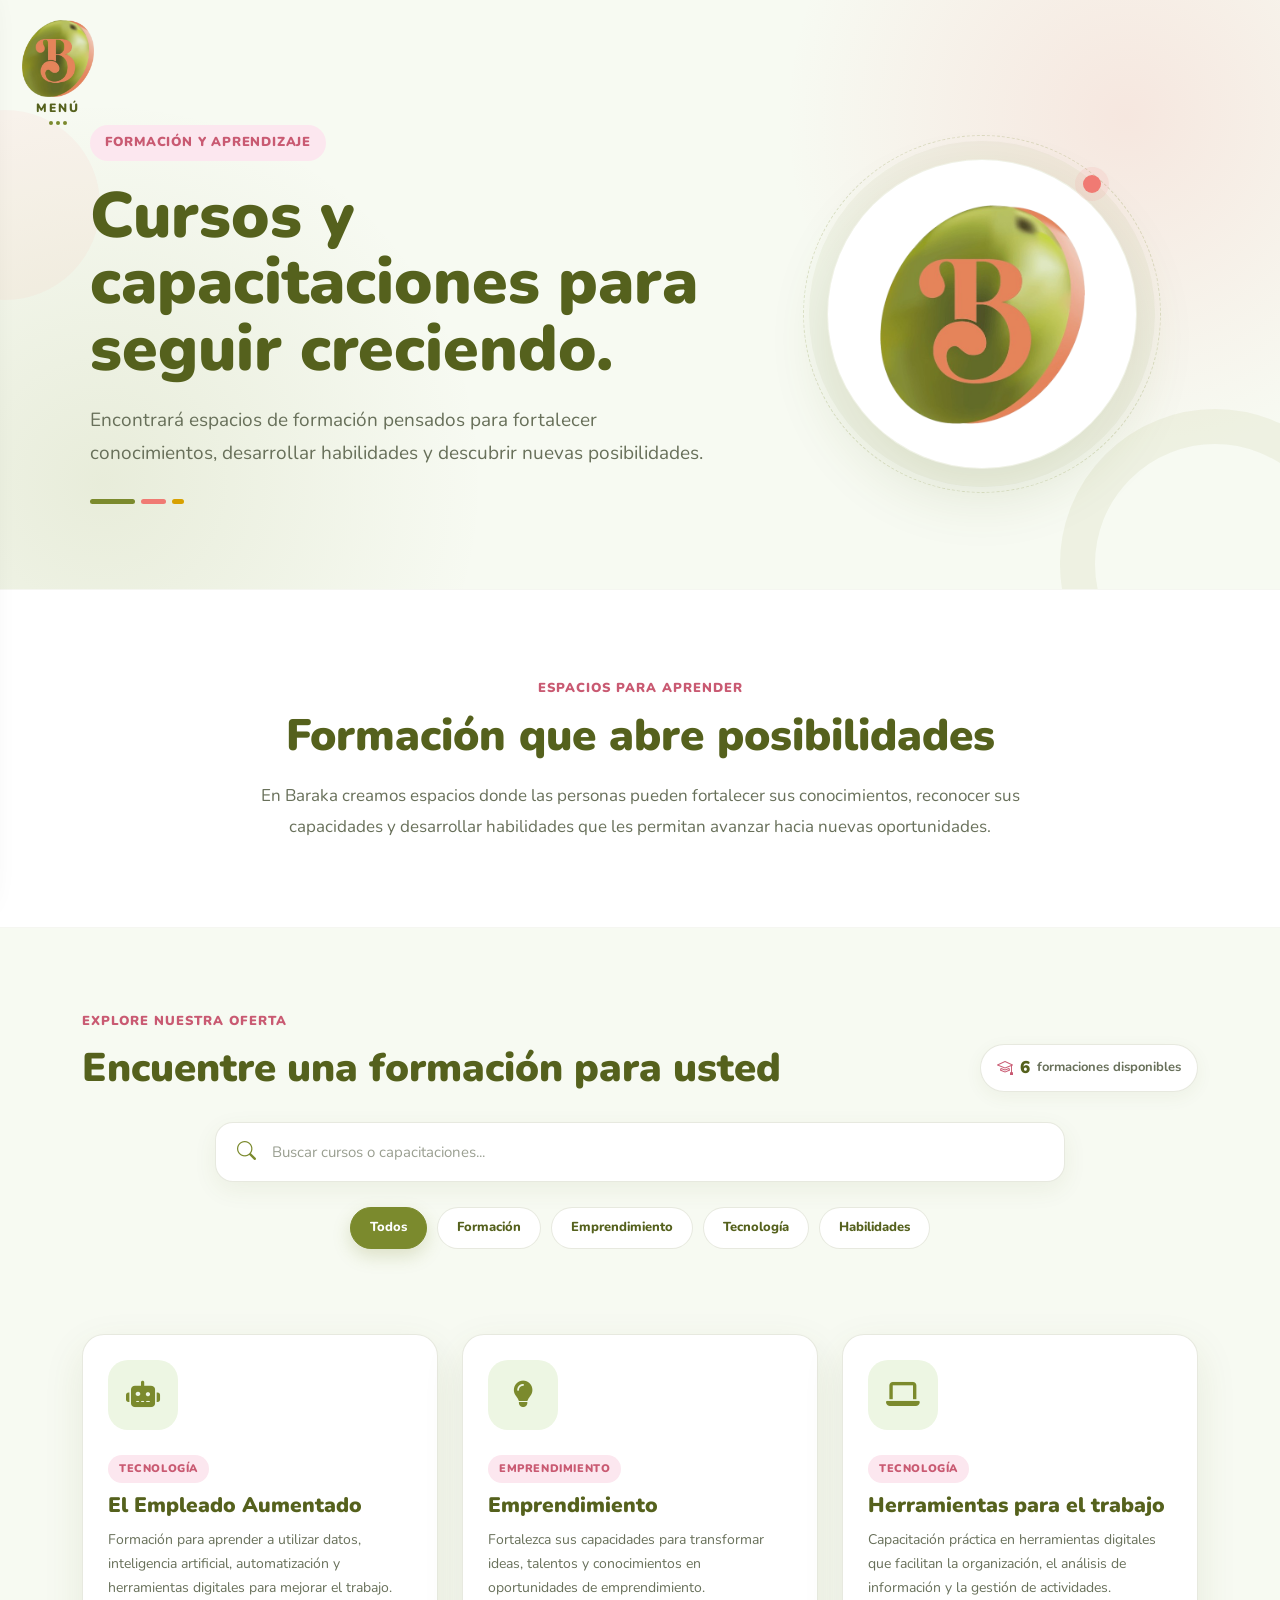
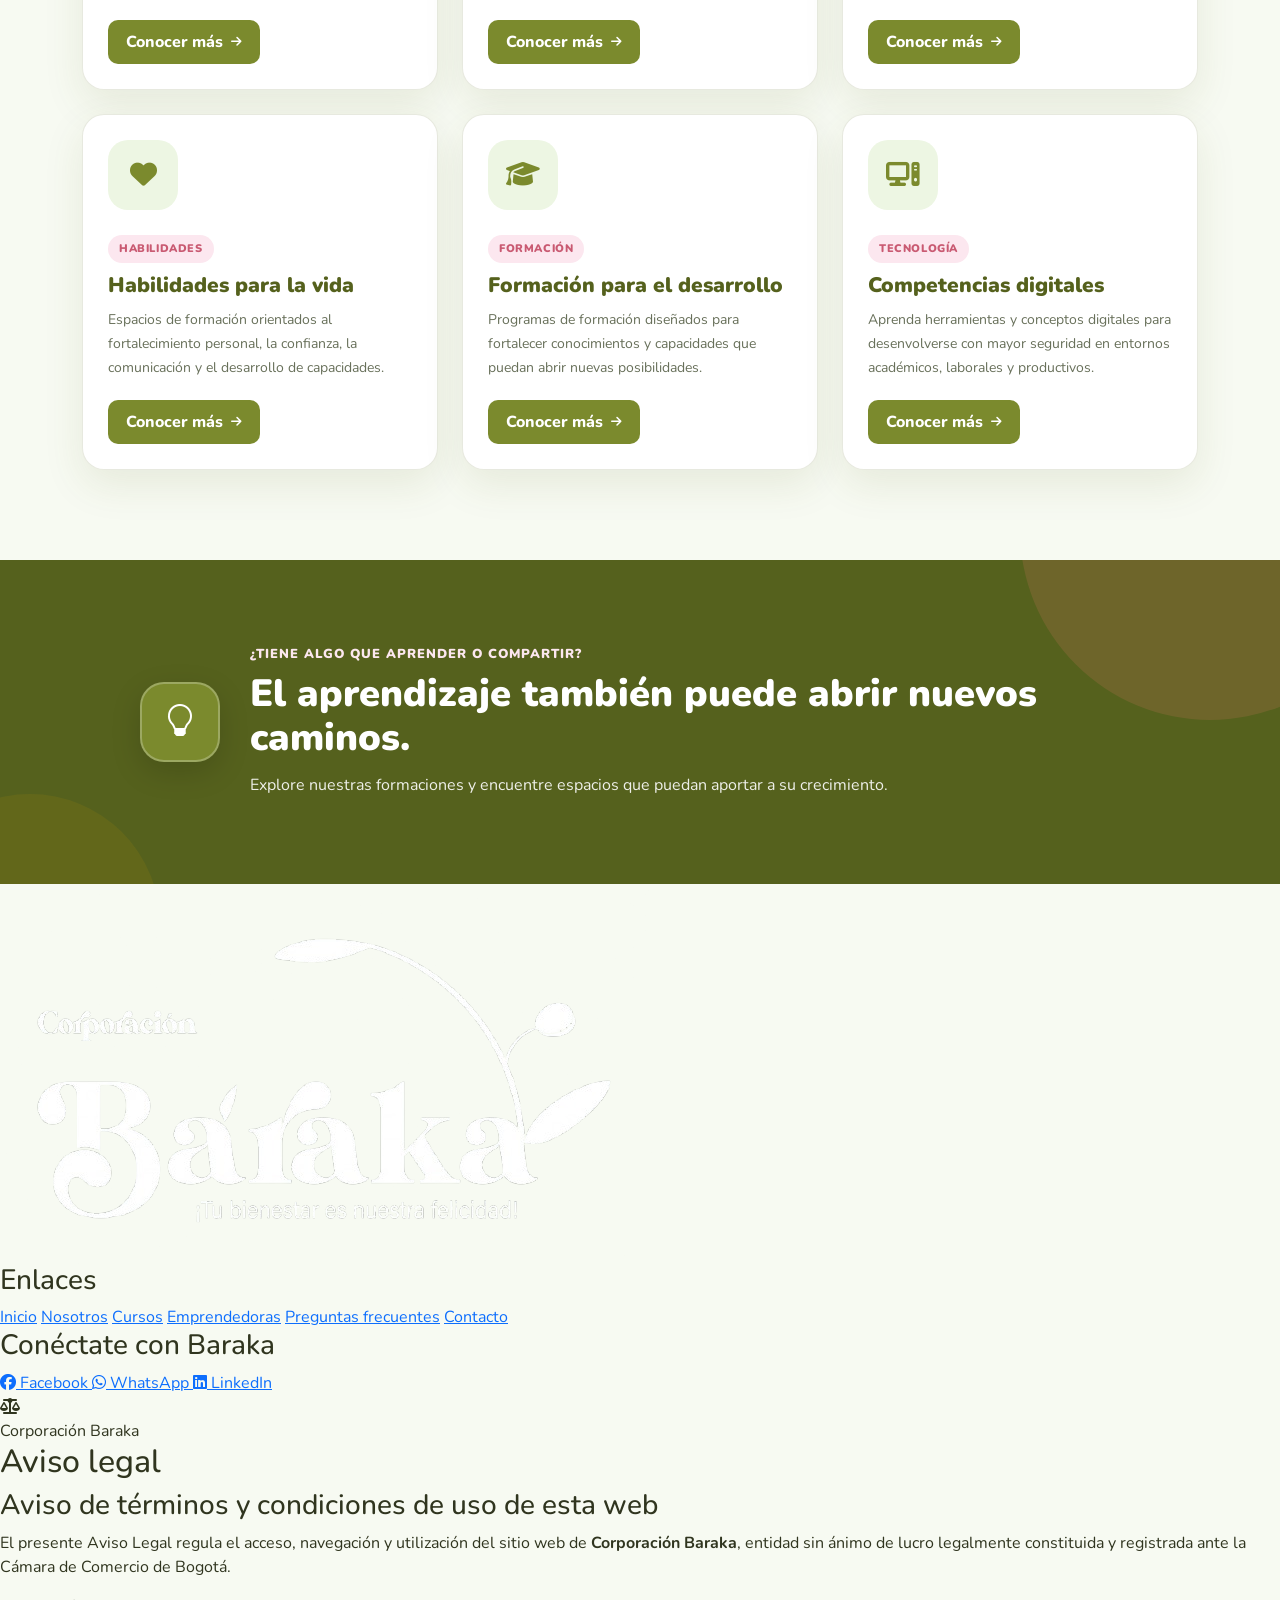
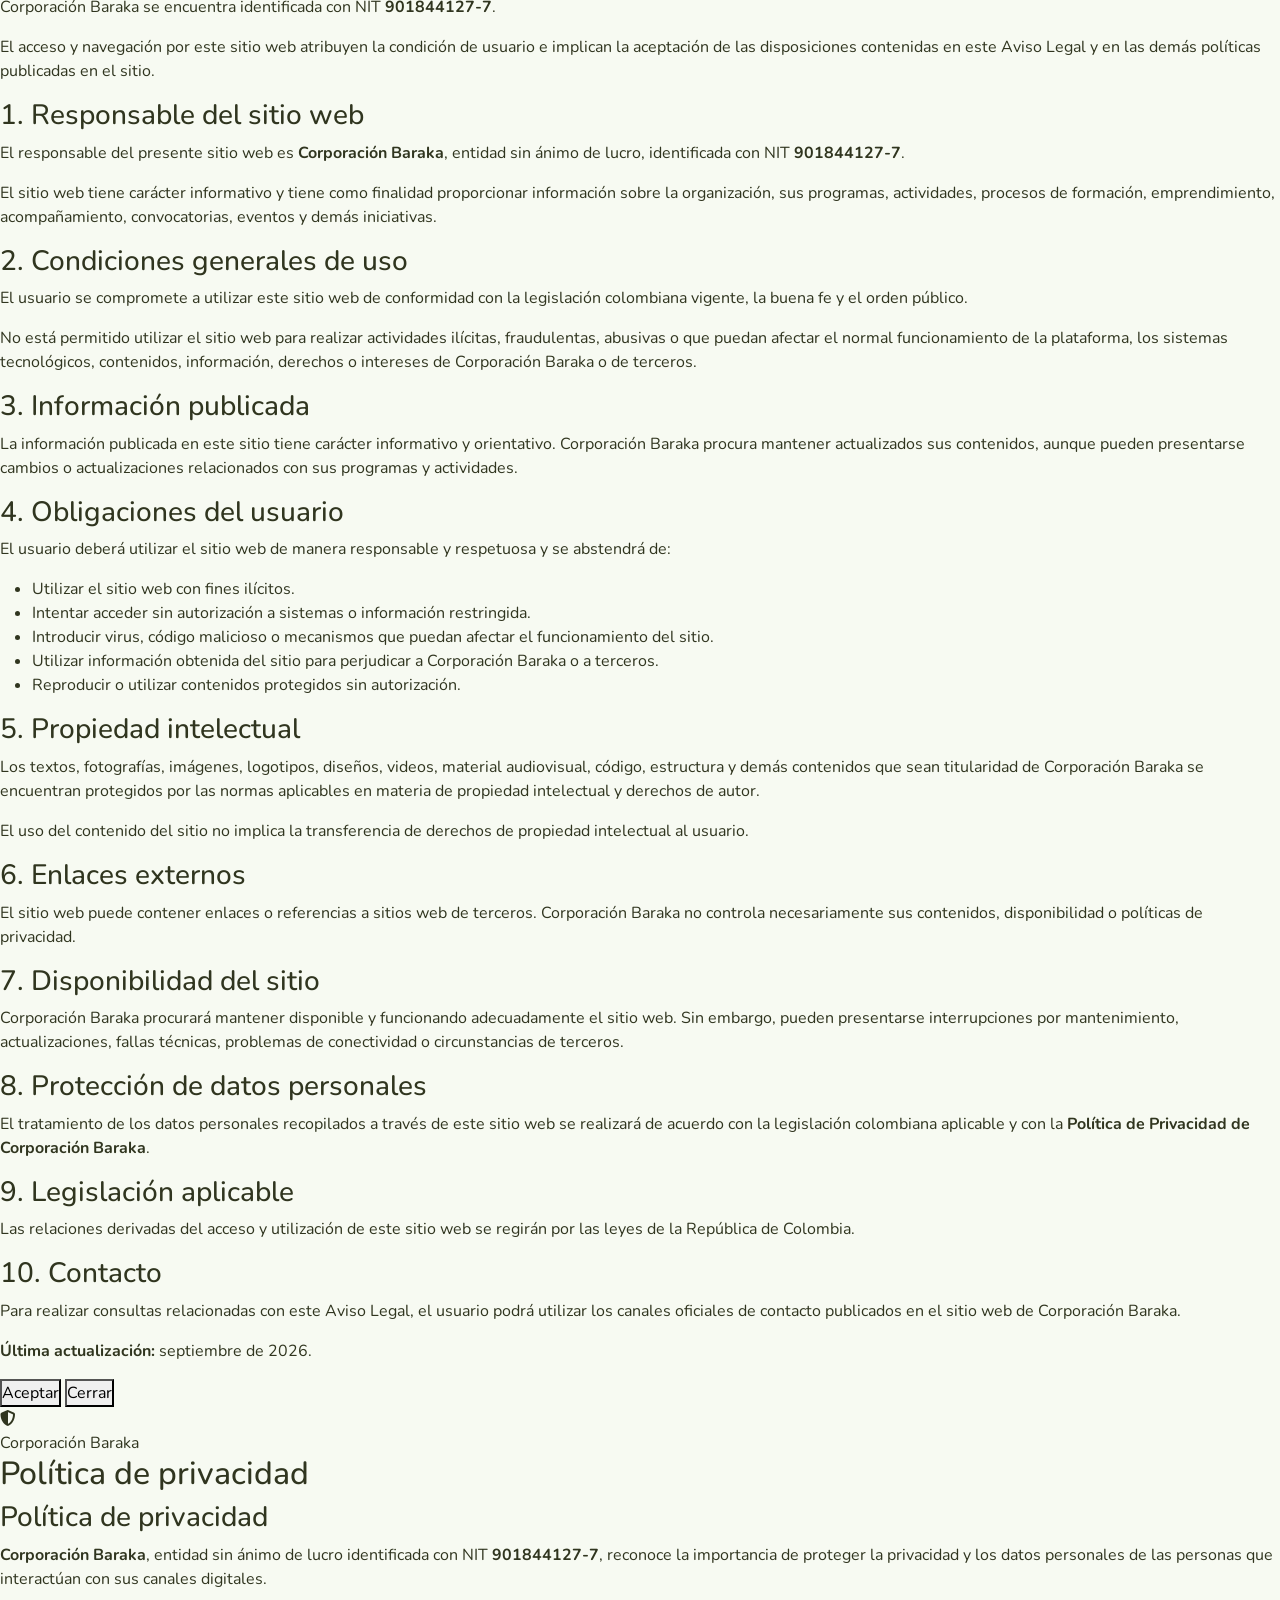
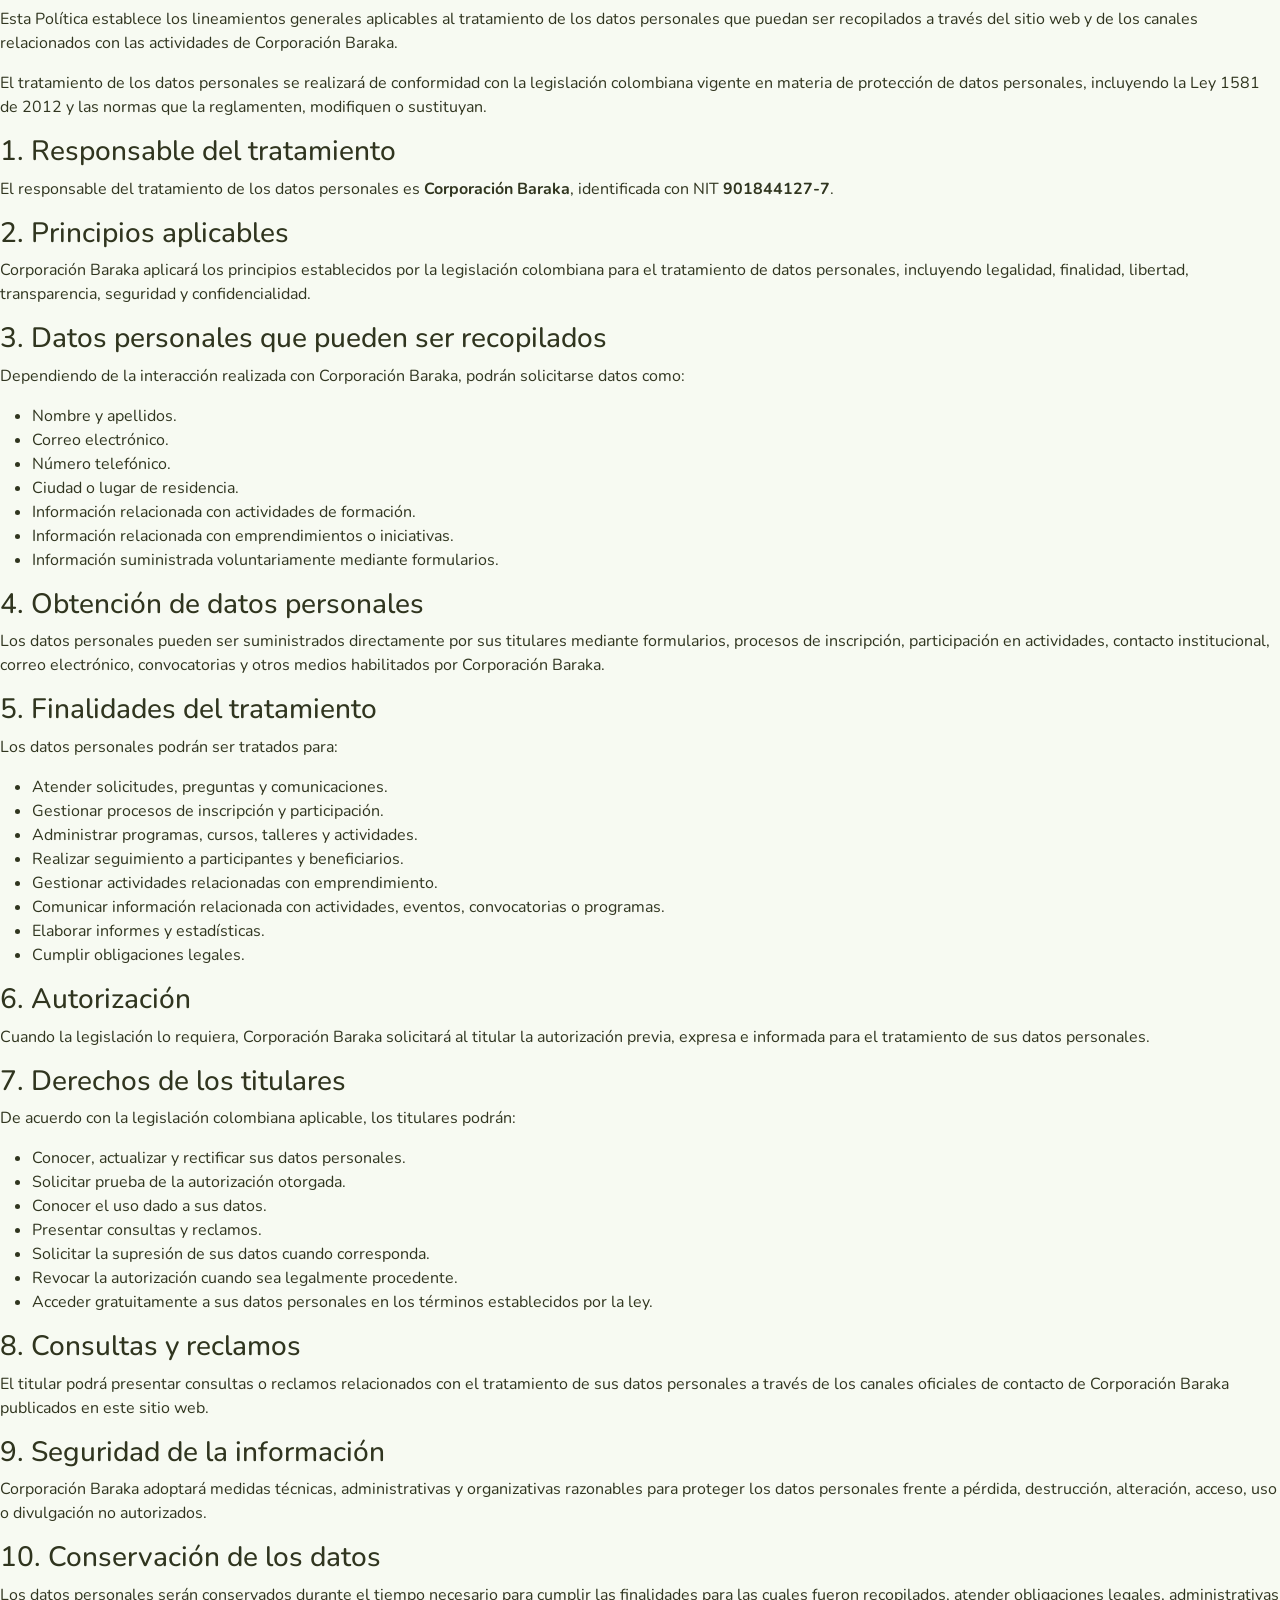
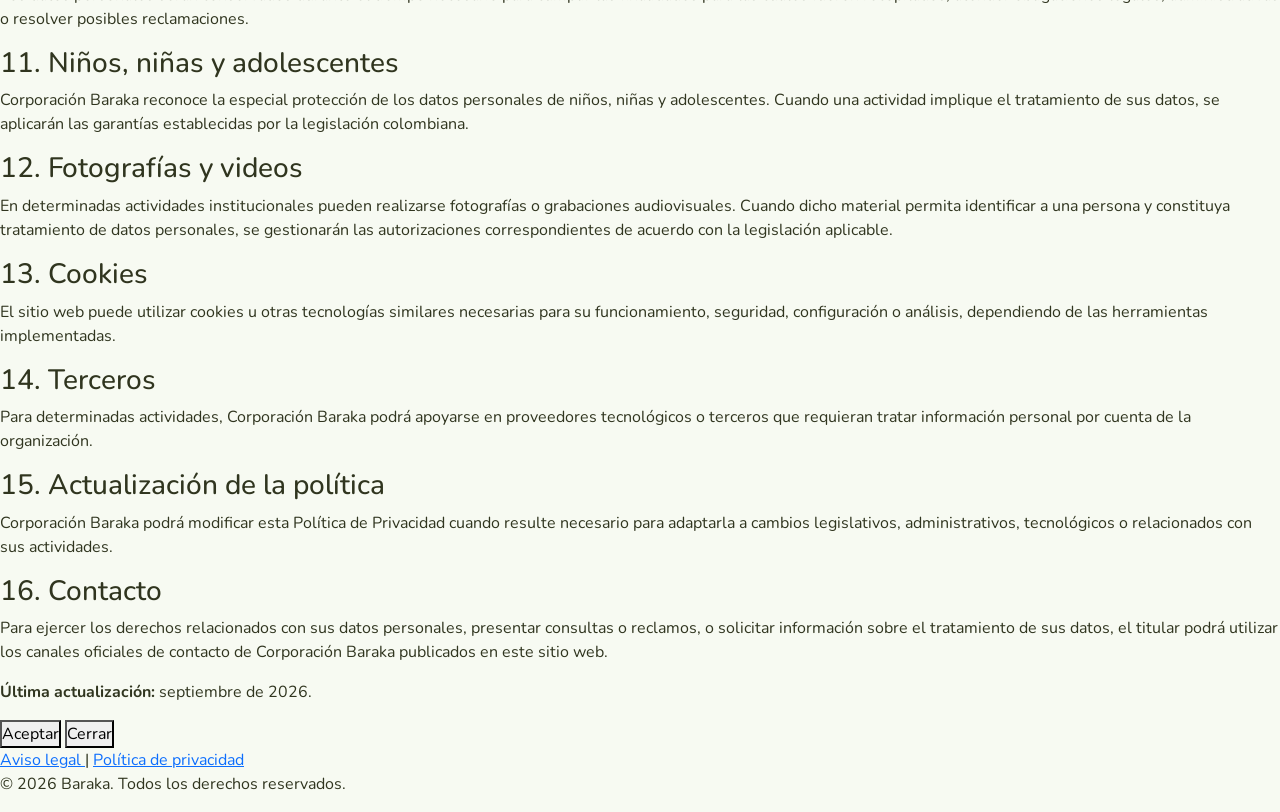
==== servicios/servicios.html @ 574a0a89 "Publicación inicial BarakaWebTech" ====
<!DOCTYPE html>

<html lang="es">

<head>

<meta charset="UTF-8">
<meta name="viewport" content="width=device-width, initial-scale=1.0">

<title>Cursos y capacitaciones | Corporación Baraka</title>

<meta
name="description"
content="Cursos, capacitaciones y espacios de formación de la Corporación Baraka."

>

<link
    href="https://fonts.googleapis.com/css2?family=Nunito:wght@400;600;700;800;900&display=swap"
    rel="stylesheet"
>

<link
    href="https://cdn.jsdelivr.net/npm/bootstrap@5.3.7/dist/css/bootstrap.min.css"
    rel="stylesheet"
>

<link
    href="https://cdn.jsdelivr.net/npm/bootstrap-icons@1.11.3/font/bootstrap-icons.min.css"
    rel="stylesheet"
>

<link
    href="https://cdnjs.cloudflare.com/ajax/libs/font-awesome/6.7.2/css/all.min.css"
    rel="stylesheet"
>

<link rel="icon" href="../assets/img/logo.png">

<link rel="stylesheet" href="servicios.css">

</head>

<body>

  <!-- BOTÓN MENÚ -->

<div class="menu-btn" id="menuBtn" role="button" tabindex="0" aria-label="Abrir menú">
    <img src="../assets/img/barakalogo.png" alt="Logo Baraka">
    <span class="menu-label">MENÚ</span>
    <span class="menu-indicador">
        <i></i>
        <i></i>
        <i></i>
    </span>
</div>

<!-- MENÚ -->

<nav class="menu" id="menu">

    <a href="../inicio/index.html">Inicio</a>

    <a href="../nosotros/nosotros.html">Nosotros</a>

    <a href="../servicios/servicios.html">Cursos</a>

    <a href="../catalogo/catalogo.html">Emprendedoras</a>

    <a href="../preguntas-frecuentes/Preguntas.html">Preguntas frecuentes</a>

    <a href="../contactenos/contactenos.html">Contáctanos</a>

</nav>

<!-- =====================================================
     ENCABEZADO
====================================================== -->

<header class="hero-cursos">

<div class="hero-cursos-contenido">

    <div class="hero-cursos-texto">

        <span class="etiqueta-cursos">
            Formación y aprendizaje
        </span>

        <h1>
            Cursos y capacitaciones
            para seguir creciendo.
        </h1>

        <p>
            Encontrará espacios de formación pensados para
            fortalecer conocimientos, desarrollar habilidades
            y descubrir nuevas posibilidades.
        </p>

        <div class="hero-cursos-acento">

            <span></span>
            <span></span>
            <span></span>

        </div>

    </div>


    <div class="hero-cursos-logo">

        <div class="logo-circulo">

            <img
                src="../assets/img/barakalogo.png"
                alt="Corporación Baraka"
            >

        </div>

    </div>

</div>


</header>

<!-- =====================================================
     INTRODUCCIÓN
====================================================== -->

<section class="introduccion-cursos">


<div class="container">

    <div class="introduccion-contenido">

        <span class="etiqueta-seccion">
            Espacios para aprender
        </span>

        <h2>
            Formación que abre posibilidades
        </h2>

        <p>
            En Baraka creamos espacios donde las personas pueden
            fortalecer sus conocimientos, reconocer sus capacidades
            y desarrollar habilidades que les permitan avanzar hacia
            nuevas oportunidades.
        </p>

    </div>

</div>


</section>

<!-- =====================================================
     BUSCADOR Y FILTROS
====================================================== -->

<section class="seccion-explorar">


<div class="container">

    <div class="encabezado-explorar">

        <div>

            <span class="etiqueta-seccion">
                Explore nuestra oferta
            </span>

            <h2>
                Encuentre una formación para usted
            </h2>

        </div>

        <div class="contador-cursos">

            <i class="bi bi-mortarboard"></i>

            <span id="cantidadServicios">
                0
            </span>

            <span>
                formaciones disponibles
            </span>

        </div>

    </div>


    <div class="buscador-cursos">

        <i class="bi bi-search"></i>

        <input
            type="text"
            id="buscarServicio"
            placeholder="Buscar cursos o capacitaciones..."
            autocomplete="off"
        >

    </div>


    <div class="filtros-cursos">

        <button
            type="button"
            class="filtro activo"
            data-categoria="todos"
        >
            Todos
        </button>

        <button
            type="button"
            class="filtro"
            data-categoria="formacion"
        >
            Formación
        </button>

        <button
            type="button"
            class="filtro"
            data-categoria="emprendimiento"
        >
            Emprendimiento
        </button>

        <button
            type="button"
            class="filtro"
            data-categoria="tecnologia"
        >
            Tecnología
        </button>

        <button
            type="button"
            class="filtro"
            data-categoria="habilidades"
        >
            Habilidades
        </button>

    </div>

</div>


</section>

<!-- =====================================================
     CURSOS
====================================================== -->

<main class="seccion-listado-cursos">


<div class="container">

    <div
        class="row g-4"
        id="contenedorServicios"
    >
    </div>


    <div
        id="sinResultados"
        class="sin-resultados"
        style="display:none;"
    >

        <div class="sin-resultados-icono">

            <i class="bi bi-search"></i>

        </div>

        <h3>
            No encontramos formaciones
        </h3>

        <p>
            Intente realizar otra búsqueda o seleccionar
            una categoría diferente.
        </p>

    </div>

</div>


</main>

<!-- =====================================================
     LLAMADO A LA ACCIÓN
====================================================== -->

<section class="cta-formacion">


<div class="container">

    <div class="cta-contenido">

        <div class="cta-icono">

            <i class="bi bi-lightbulb"></i>

        </div>

        <div class="cta-texto">

            <span>
                ¿Tiene algo que aprender o compartir?
            </span>

            <h2>
                El aprendizaje también puede abrir nuevos caminos.
            </h2>

            <p>
                Explore nuestras formaciones y encuentre
                espacios que puedan aportar a su crecimiento.
            </p>

        </div>

    </div>

</div>


</section>

<!-- =====================================================
     FOOTER
====================================================== -->

<div id="footer-container"></div>

<!-- =====================================================
     SCRIPTS
====================================================== -->

<script
    src="https://cdn.jsdelivr.net/npm/bootstrap@5.3.7/dist/js/bootstrap.bundle.min.js">
</script>

<script src="../js/footer.js"></script>

<script src="servicios.js"></script>


</script>

</body>

</html>
---- servicios/servicios.css ----
:root{
    --verde:#7B8A2D;
    --verde-oscuro:#55611D;
    --verde-suave:#EDF6E3;
    --verde-claro:#F7FAF2;
    --rosa:#F07A73;
    --rosa-oscuro:#C95A72;
    --rosa-suave:#FCE7EF;
    --dorado:#D8A100;
    --blanco:#FFFFFF;
    --texto:#30351F;
    --texto-suave:#68705A;
    --borde:rgba(85,97,29,.14);
    --sombra:0 15px 40px rgba(85,97,29,.10);
    --sombra-hover:0 22px 50px rgba(85,97,29,.17);
}


/* =====================================================
RESET
====================================================== */

*{
    margin:0;
    padding:0;
    box-sizing:border-box;
}

html{
    scroll-behavior:smooth;
}

body{
    font-family:'Nunito',sans-serif;
    background:var(--verde-claro);
    color:var(--texto);
    overflow-x:hidden;
}

button,
input{
    font-family:inherit;
}


/* =====================================================
FONDOS DECORATIVOS
====================================================== */

body::before{
    content:"";
    position:fixed;
    width:480px;
    height:480px;
    top:-220px;
    right:-180px;
    border-radius:50%;
    background:rgba(240,122,115,.06);
    pointer-events:none;
    z-index:-1;
}

body::after{
    content:"";
    position:fixed;
    width:420px;
    height:420px;
    bottom:-220px;
    left:-180px;
    border-radius:50%;
    background:rgba(123,138,45,.07);
    pointer-events:none;
    z-index:-1;
}


/* =====================================================
MENÚ
====================================================== */

.menu-btn{
    position:fixed;
    top:20px;
    left:22px;
    z-index:1101;
    display:flex;
    flex-direction:column;
    align-items:center;
    justify-content:center;
    gap:2px;
    padding:0;
    border:none;
    background:transparent;
    cursor:pointer;
    transition:all .3s ease;
}

.menu-btn img{
    width:72px;
    height:auto;
    display:block;
    transition:transform .3s ease;
}

.menu-label{
    font-family:'Nunito',sans-serif;
    font-size:12px;
    font-weight:900;
    letter-spacing:1.8px;
    color:var(--verde-oscuro);
    transition:color .3s ease;
}

.menu-indicador{
    display:flex;
    align-items:center;
    justify-content:center;
    gap:3px;
    margin-top:2px;
}

.menu-indicador i{
    display:block;
    width:4px;
    height:4px;
    border-radius:50%;
    background:var(--verde);
    animation:indicadorMenu 1.5s ease-in-out infinite;
}

.menu-indicador i:nth-child(2){
    animation-delay:.15s;
}

.menu-indicador i:nth-child(3){
    animation-delay:.3s;
}

@keyframes indicadorMenu{

    0%,100%{
        opacity:.35;
        transform:translateY(0);
    }

    50%{
        opacity:1;
        transform:translateY(3px);
    }
}

.menu-btn:hover img{
    transform:scale(1.08);
}

.menu-btn:hover .menu-label{
    color:var(--verde);
}

.menu-btn.abierto .menu-label{
    color:var(--rosa-oscuro);
}

.menu-btn.abierto .menu-indicador i{
    background:var(--rosa-oscuro);
}


/* =====================================================
MENÚ DESPLEGABLE
====================================================== */

.menu{
    position:fixed;
    top:0;
    left:0;
    width:250px;
    height:100vh;
    padding-top:100px;

    background:
        linear-gradient(
            180deg,
            rgba(123,138,45,.97),
            rgba(85,97,29,.97)
        );

    display:flex;
    flex-direction:column;

    z-index:1100;

    box-shadow:8px 0 30px rgba(0,0,0,.12);

    overflow-y:auto;

    transform:translateX(-110%);
    transition:transform .4s cubic-bezier(.22,1,.36,1);
}

.menu.activo{
    transform:translateX(0);
}

.menu a{
    display:block;
    color:#FFFDF8;
    text-decoration:none;
    padding:18px;
    font-family:'Nunito',sans-serif;
    font-size:15px;
    font-weight:700;
    border-left:4px solid transparent;
    transition:all .3s ease;
}

.menu a:hover{
    background:rgba(255,255,255,.12);
    color:#FFFDF8;
    border-left-color:var(--rosa);
    padding-left:25px;
}


/* =====================================================
HERO
====================================================== */

.hero-cursos{
    position:relative;
    min-height:570px;
    display:flex;
    align-items:center;
    padding:125px 7% 85px;
    overflow:hidden;

    background:
        radial-gradient(
            circle at 88% 20%,
            rgba(240,122,115,.15),
            transparent 28%
        ),
        radial-gradient(
            circle at 8% 82%,
            rgba(123,138,45,.12),
            transparent 30%
        ),
        var(--verde-claro);
}

.hero-cursos::before{
    content:"";
    position:absolute;
    width:310px;
    height:310px;
    right:-90px;
    bottom:-130px;
    border:35px solid rgba(123,138,45,.08);
    border-radius:50%;
}

.hero-cursos::after{
    content:"";
    position:absolute;
    width:190px;
    height:190px;
    left:-90px;
    top:110px;
    border-radius:50%;
    background:rgba(240,122,115,.06);
}

.hero-cursos-contenido{
    position:relative;
    z-index:2;
    width:100%;
    max-width:1250px;
    margin:auto;
    display:grid;
    grid-template-columns:1.2fr .8fr;
    align-items:center;
    gap:60px;
}

.hero-cursos-texto{
    animation:entradaHero .8s ease both;
}

@keyframes entradaHero{

    from{
        opacity:0;
        transform:translateY(25px);
    }

    to{
        opacity:1;
        transform:translateY(0);
    }
}

.etiqueta-cursos{
    display:inline-flex;
    align-items:center;
    padding:8px 15px;
    margin-bottom:22px;
    border-radius:50px;
    background:var(--rosa-suave);
    color:var(--rosa-oscuro);
    font-size:13px;
    font-weight:900;
    letter-spacing:.8px;
    text-transform:uppercase;
}

.hero-cursos h1{
    max-width:720px;
    margin-bottom:22px;
    color:var(--verde-oscuro);
    font-size:clamp(42px,5vw,68px);
    line-height:1.04;
    font-weight:900;
}

.hero-cursos-texto p{
    max-width:650px;
    margin-bottom:28px;
    color:var(--texto-suave);
    font-size:19px;
    line-height:1.75;
}

.hero-cursos-acento{
    display:flex;
    align-items:center;
    gap:6px;
}

.hero-cursos-acento span{
    display:block;
    height:5px;
    border-radius:20px;
}

.hero-cursos-acento span:nth-child(1){
    width:45px;
    background:var(--verde);
}

.hero-cursos-acento span:nth-child(2){
    width:25px;
    background:var(--rosa);
}

.hero-cursos-acento span:nth-child(3){
    width:12px;
    background:var(--dorado);
}


/* =====================================================
LOGO HERO
====================================================== */

.hero-cursos-logo{
    display:flex;
    align-items:center;
    justify-content:center;
}

.logo-circulo{
    position:relative;
    width:310px;
    height:310px;
    display:flex;
    align-items:center;
    justify-content:center;
    border-radius:50%;
    background:var(--blanco);
    border:1px solid rgba(123,138,45,.12);
    box-shadow:
        0 25px 60px rgba(85,97,29,.14),
        0 0 0 18px rgba(123,138,45,.05);
    animation:flotarLogo 5s ease-in-out infinite;
}

.logo-circulo::before{
    content:"";
    position:absolute;
    inset:-25px;
    border:1px dashed rgba(123,138,45,.22);
    border-radius:50%;
    animation:rotarLogo 20s linear infinite;
}

.logo-circulo::after{
    content:"";
    position:absolute;
    width:18px;
    height:18px;
    top:15px;
    right:35px;
    border-radius:50%;
    background:var(--rosa);
    box-shadow:0 0 0 8px rgba(240,122,115,.10);
}

.logo-circulo img{
    position:relative;
    z-index:2;
    width:205px;
    height:auto;
}

@keyframes flotarLogo{

    0%,100%{
        transform:translateY(0);
    }

    50%{
        transform:translateY(-12px);
    }
}

@keyframes rotarLogo{

    from{
        transform:rotate(0);
    }

    to{
        transform:rotate(360deg);
    }
}


/* =====================================================
INTRODUCCIÓN
====================================================== */

.introduccion-cursos{
    position:relative;
    padding:85px 20px;
    background:var(--blanco);
    border-top:1px solid rgba(85,97,29,.06);
    border-bottom:1px solid rgba(85,97,29,.06);
}

.introduccion-contenido{
    max-width:820px;
    margin:auto;
    text-align:center;
}

.etiqueta-seccion{
    display:inline-block;
    margin-bottom:12px;
    color:var(--rosa-oscuro);
    font-size:13px;
    font-weight:900;
    letter-spacing:1px;
    text-transform:uppercase;
}

.introduccion-contenido h2{
    margin-bottom:18px;
    color:var(--verde-oscuro);
    font-size:clamp(30px,4vw,44px);
    font-weight:900;
}

.introduccion-contenido p{
    max-width:760px;
    margin:auto;
    color:var(--texto-suave);
    font-size:17px;
    line-height:1.8;
}


/* =====================================================
EXPLORAR
====================================================== */

.seccion-explorar{
    padding:80px 20px 45px;
    background:var(--verde-claro);
}

.encabezado-explorar{
    display:flex;
    justify-content:space-between;
    align-items:end;
    gap:30px;
    margin-bottom:30px;
}

.encabezado-explorar h2{
    margin:0;
    color:var(--verde-oscuro);
    font-size:clamp(28px,4vw,40px);
    font-weight:900;
}

.contador-cursos{
    display:flex;
    align-items:center;
    gap:7px;
    padding:10px 16px;
    border:1px solid var(--borde);
    border-radius:50px;
    background:var(--blanco);
    color:var(--texto-suave);
    font-size:13px;
    font-weight:700;
    white-space:nowrap;
    box-shadow:0 5px 18px rgba(85,97,29,.06);
}

.contador-cursos i{
    color:var(--rosa-oscuro);
    font-size:16px;
}

.contador-cursos #cantidadServicios{
    color:var(--verde-oscuro);
    font-size:17px;
    font-weight:900;
}


/* =====================================================
BUSCADOR
====================================================== */

.buscador-cursos{
    position:relative;
    max-width:850px;
    margin:0 auto 25px;
}

.buscador-cursos i{
    position:absolute;
    top:50%;
    left:22px;
    z-index:2;
    color:var(--verde);
    font-size:19px;
    transform:translateY(-50%);
}

.buscador-cursos input{
    width:100%;
    padding:18px 22px 18px 56px;
    border:1px solid var(--borde);
    border-radius:18px;
    outline:none;
    background:var(--blanco);
    color:var(--texto);
    font-size:15px;
    box-shadow:0 8px 25px rgba(85,97,29,.07);
    transition:all .25s ease;
}

.buscador-cursos input::placeholder{
    color:#9A9F91;
}

.buscador-cursos input:focus{
    border-color:rgba(123,138,45,.45);
    box-shadow:
        0 8px 25px rgba(85,97,29,.09),
        0 0 0 4px rgba(123,138,45,.08);
}


/* =====================================================
FILTROS
====================================================== */

.filtros-cursos{
    display:flex;
    align-items:center;
    justify-content:center;
    flex-wrap:wrap;
    gap:10px;
}

.filtro{
    padding:10px 19px;
    border:1px solid var(--borde);
    border-radius:50px;
    background:var(--blanco);
    color:var(--verde-oscuro);
    font-size:13px;
    font-weight:800;
    cursor:pointer;
    transition:all .25s ease;
}

.filtro:hover{
    border-color:var(--verde);
    color:var(--verde);
    transform:translateY(-2px);
}

.filtro.activo{
    border-color:var(--verde);
    background:var(--verde);
    color:var(--blanco);
    box-shadow:0 7px 18px rgba(123,138,45,.22);
}


/* =====================================================
LISTADO
====================================================== */

.seccion-listado-cursos{
    padding:40px 20px 90px;
    background:var(--verde-claro);
}

#contenedorServicios{
    min-height:100px;
}

#contenedorServicios .card,
#contenedorServicios .curso-card,
#contenedorServicios .servicio-card{
    height:100%;
    overflow:hidden;
    border:1px solid var(--borde);
    border-radius:22px;
    background:var(--blanco);
    box-shadow:var(--sombra);
    transition:
        transform .3s ease,
        box-shadow .3s ease,
        border-color .3s ease;
}

#contenedorServicios .card:hover,
#contenedorServicios .curso-card:hover,
#contenedorServicios .servicio-card:hover{
    border-color:rgba(123,138,45,.28);
    box-shadow:var(--sombra-hover);
    transform:translateY(-8px);
}

#contenedorServicios .card-body{
    padding:25px;
}

#contenedorServicios img{
    width:100%;
    max-width:100%;
    height:auto;
    object-fit:cover;
}

#contenedorServicios .card-title{
    margin-bottom:10px;
    color:var(--verde-oscuro);
    font-size:21px;
    font-weight:900;
}

#contenedorServicios .card-text{
    color:var(--texto-suave);
    font-size:14px;
    line-height:1.7;
}

#contenedorServicios .btn{
    border:none;
    border-radius:10px;
    padding:10px 18px;
    background:var(--verde);
    color:var(--blanco);
    font-weight:800;
    transition:all .25s ease;
}

#contenedorServicios .btn:hover{
    background:var(--verde-oscuro);
    transform:translateY(-2px);
}


/* =====================================================
TARJETAS DE CURSOS
====================================================== */

.curso-card{
    position:relative;
    display:flex;
    flex-direction:column;
}

.curso-icono{
    width:70px;
    height:70px;
    margin:25px 25px 0;
    display:flex;
    align-items:center;
    justify-content:center;
    border-radius:20px;
    background:var(--verde-suave);
    color:var(--verde);
    font-size:27px;
}

.curso-card .card-body{
    flex:1;
    display:flex;
    flex-direction:column;
}

.curso-categoria{
    display:inline-block;
    width:max-content;
    margin-bottom:10px;
    padding:6px 11px;
    border-radius:30px;
    background:var(--rosa-suave);
    color:var(--rosa-oscuro);
    font-size:11px;
    font-weight:900;
    text-transform:uppercase;
    letter-spacing:.6px;
}

.curso-card .card-title{
    margin-bottom:12px;
}

.curso-card .card-text{
    flex:1;
    margin-bottom:20px;
}

.btn-curso{
    display:inline-flex;
    align-items:center;
    justify-content:center;
    gap:8px;
    width:max-content;
}

.btn-curso i{
    font-size:12px;
}


/* =====================================================
SIN RESULTADOS
====================================================== */

.sin-resultados{
    max-width:600px;
    margin:40px auto;
    padding:50px 25px;
    text-align:center;
    border:1px solid var(--borde);
    border-radius:25px;
    background:var(--blanco);
    box-shadow:var(--sombra);
}

.sin-resultados-icono{
    width:65px;
    height:65px;
    margin:0 auto 18px;
    display:flex;
    align-items:center;
    justify-content:center;
    border-radius:50%;
    background:var(--rosa-suave);
    color:var(--rosa-oscuro);
    font-size:25px;
}

.sin-resultados h3{
    margin-bottom:10px;
    color:var(--verde-oscuro);
    font-size:22px;
    font-weight:900;
}

.sin-resultados p{
    margin:0;
    color:var(--texto-suave);
    font-size:15px;
    line-height:1.6;
}


/* =====================================================
LLAMADO A LA ACCIÓN
====================================================== */

.cta-formacion{
    position:relative;
    padding:85px 20px;
    overflow:hidden;
    isolation:isolate;
    background:var(--verde-oscuro);
    color:var(--blanco);
}

.cta-formacion::before{
    content:"";
    position:absolute;
    width:380px;
    height:380px;
    top:-220px;
    right:-120px;
    border-radius:50%;
    background:rgba(240,122,115,.16);
    pointer-events:none;
    z-index:-1;
}

.cta-formacion::after{
    content:"";
    position:absolute;
    width:260px;
    height:260px;
    bottom:-170px;
    left:-100px;
    border-radius:50%;
    background:rgba(216,161,0,.10);
    pointer-events:none;
    z-index:-1;
}

.cta-contenido{
    position:relative;
    z-index:2;
    max-width:1000px;
    margin:auto;
    display:flex;
    align-items:center;
    gap:30px;
}

.cta-icono{
    flex-shrink:0;
    width:80px;
    height:80px;
    display:flex;
    align-items:center;
    justify-content:center;
    border:2px solid rgba(255,255,255,.25);
    border-radius:24px;
    background:var(--verde);
    color:var(--blanco);
    font-size:32px;
    box-shadow:0 10px 30px rgba(0,0,0,.15);
}

.cta-texto{
    color:var(--blanco);
}

.cta-texto span{
    display:block;
    margin-bottom:8px;
    color:var(--rosa-suave);
    font-size:13px;
    font-weight:900;
    letter-spacing:1px;
    text-transform:uppercase;
}

.cta-texto h2{
    margin-bottom:12px;
    color:var(--blanco);
    font-size:clamp(26px,4vw,38px);
    line-height:1.15;
    font-weight:900;
}

.cta-texto p{
    max-width:700px;
    margin:0;
    color:rgba(255,255,255,.90);
    font-size:16px;
    line-height:1.7;
}


/* =====================================================
ANIMACIONES
====================================================== */

.introduccion-contenido,
.encabezado-explorar,
.buscador-cursos,
.filtros-cursos,
.cta-contenido{
    animation:aparecer .7s ease both;
}

@keyframes aparecer{

    from{
        opacity:0;
        transform:translateY(18px);
    }

    to{
        opacity:1;
        transform:translateY(0);
    }
}

/* ================= ALERTA BARAKA ================= */

.alerta-baraka{
    position:fixed;
    top:30px;
    right:30px;
    z-index:9999;

    width:min(430px, calc(100% - 40px));

    display:flex;
    align-items:flex-start;
    gap:15px;

    padding:20px;

    background:var(--blanco);

    border:1px solid rgba(123,138,45,.20);
    border-left:5px solid var(--verde);

    border-radius:18px;

    box-shadow:
        0 20px 50px rgba(85,97,29,.18),
        0 5px 15px rgba(85,97,29,.08);

    animation:entradaAlertaBaraka .35s ease both;
}

.alerta-baraka-icono{
    flex-shrink:0;

    width:48px;
    height:48px;

    display:flex;
    align-items:center;
    justify-content:center;

    border-radius:14px;

    background:var(--verde-suave);
    color:var(--verde);

    font-size:20px;
}

.alerta-baraka-contenido{
    flex:1;
    min-width:0;
}

.alerta-baraka-etiqueta{
    display:block;

    margin-bottom:4px;

    color:var(--rosa-oscuro);

    font-size:11px;
    font-weight:900;

    letter-spacing:1px;
    text-transform:uppercase;
}

.alerta-baraka-contenido h3{
    margin:0 0 6px;

    color:var(--verde-oscuro);

    font-size:18px;
    line-height:1.3;
    font-weight:900;
}

.alerta-baraka-contenido p{
    margin:0;

    color:var(--texto-suave);

    font-size:13px;
    line-height:1.5;
}

.alerta-baraka-cerrar{
    flex-shrink:0;

    width:30px;
    height:30px;

    display:flex;
    align-items:center;
    justify-content:center;

    padding:0;

    border:none;
    border-radius:50%;

    background:transparent;
    color:var(--texto-suave);

    cursor:pointer;

    transition:
        background .25s ease,
        color .25s ease,
        transform .25s ease;
}

.alerta-baraka-cerrar:hover{
    background:var(--rosa-suave);
    color:var(--rosa-oscuro);
    transform:rotate(90deg);
}

@keyframes entradaAlertaBaraka{

    from{
        opacity:0;
        transform:translateY(-20px) translateX(20px);
    }

    to{
        opacity:1;
        transform:translateY(0) translateX(0);
    }
}

.alerta-baraka.cerrando{
    animation:salidaAlertaBaraka .25s ease forwards;
}

@keyframes salidaAlertaBaraka{

    from{
        opacity:1;
        transform:translateY(0);
    }

    to{
        opacity:0;
        transform:translateY(-15px);
    }
}

@media(max-width:576px){

    .alerta-baraka{
        top:20px;
        right:20px;

        width:calc(100% - 40px);

        padding:16px;

        border-radius:15px;
    }

    .alerta-baraka-icono{
        width:42px;
        height:42px;

        border-radius:12px;

        font-size:17px;
    }

    .alerta-baraka-contenido h3{
        font-size:16px;
    }

    .alerta-baraka-contenido p{
        font-size:12px;
    }
}

/* =====================================================
TABLET
====================================================== */

@media(max-width:992px){

    .hero-cursos{
        padding:130px 30px 80px;
    }

    .hero-cursos-contenido{
        grid-template-columns:1fr;
        gap:50px;
        text-align:center;
    }

    .hero-cursos-texto{
        display:flex;
        flex-direction:column;
        align-items:center;
    }

    .hero-cursos h1{
        max-width:750px;
    }

    .hero-cursos-texto p{
        max-width:700px;
    }

    .encabezado-explorar{
        align-items:flex-start;
        flex-direction:column;
    }

    .contador-cursos{
        align-self:flex-start;
    }
}


/* =====================================================
MÓVIL
====================================================== */

@media(max-width:768px){

    .menu-btn{
        top:15px;
        left:15px;
    }

    .menu-btn img{
        width:62px;
    }

    .menu-label{
        font-size:10px;
    }

    .hero-cursos{
        min-height:auto;
        padding:120px 20px 70px;
    }

    .hero-cursos h1{
        font-size:40px;
    }

    .hero-cursos-texto p{
        font-size:16px;
    }

    .logo-circulo{
        width:240px;
        height:240px;
    }

    .logo-circulo img{
        width:155px;
    }

    .introduccion-cursos{
        padding:65px 20px;
    }

    .seccion-explorar{
        padding-top:60px;
    }

    .cta-contenido{
        flex-direction:column;
        text-align:center;
    }

    .cta-texto p{
        margin:auto;
    }
}


/* =====================================================
MÓVIL PEQUEÑO
====================================================== */

@media(max-width:576px){

    .menu{
        width:250px;
    }

    .hero-cursos h1{
        font-size:35px;
    }

    .hero-cursos-texto p{
        font-size:15px;
        line-height:1.65;
    }

    .logo-circulo{
        width:205px;
        height:205px;
    }

    .logo-circulo img{
        width:135px;
    }

    .logo-circulo::before{
        inset:-17px;
    }

    .contador-cursos{
        font-size:12px;
    }

    .buscador-cursos input{
        padding-top:16px;
        padding-bottom:16px;
    }

    .filtros-cursos{
        justify-content:flex-start;
    }

    .filtro{
        padding:9px 15px;
        font-size:12px;
    }

    .seccion-listado-cursos{
        padding-bottom:65px;
    }

    .cta-formacion{
        padding:60px 20px;
    }

    .cta-icono{
        width:65px;
        height:65px;
        font-size:26px;
    }
}


/* =====================================================
REDUCIR ANIMACIONES
====================================================== */

@media(prefers-reduced-motion:reduce){

    *,
    *::before,
    *::after{
        animation-duration:.01ms !important;
        animation-iteration-count:1 !important;
        scroll-behavior:auto !important;
        transition-duration:.01ms !important;
    }
}
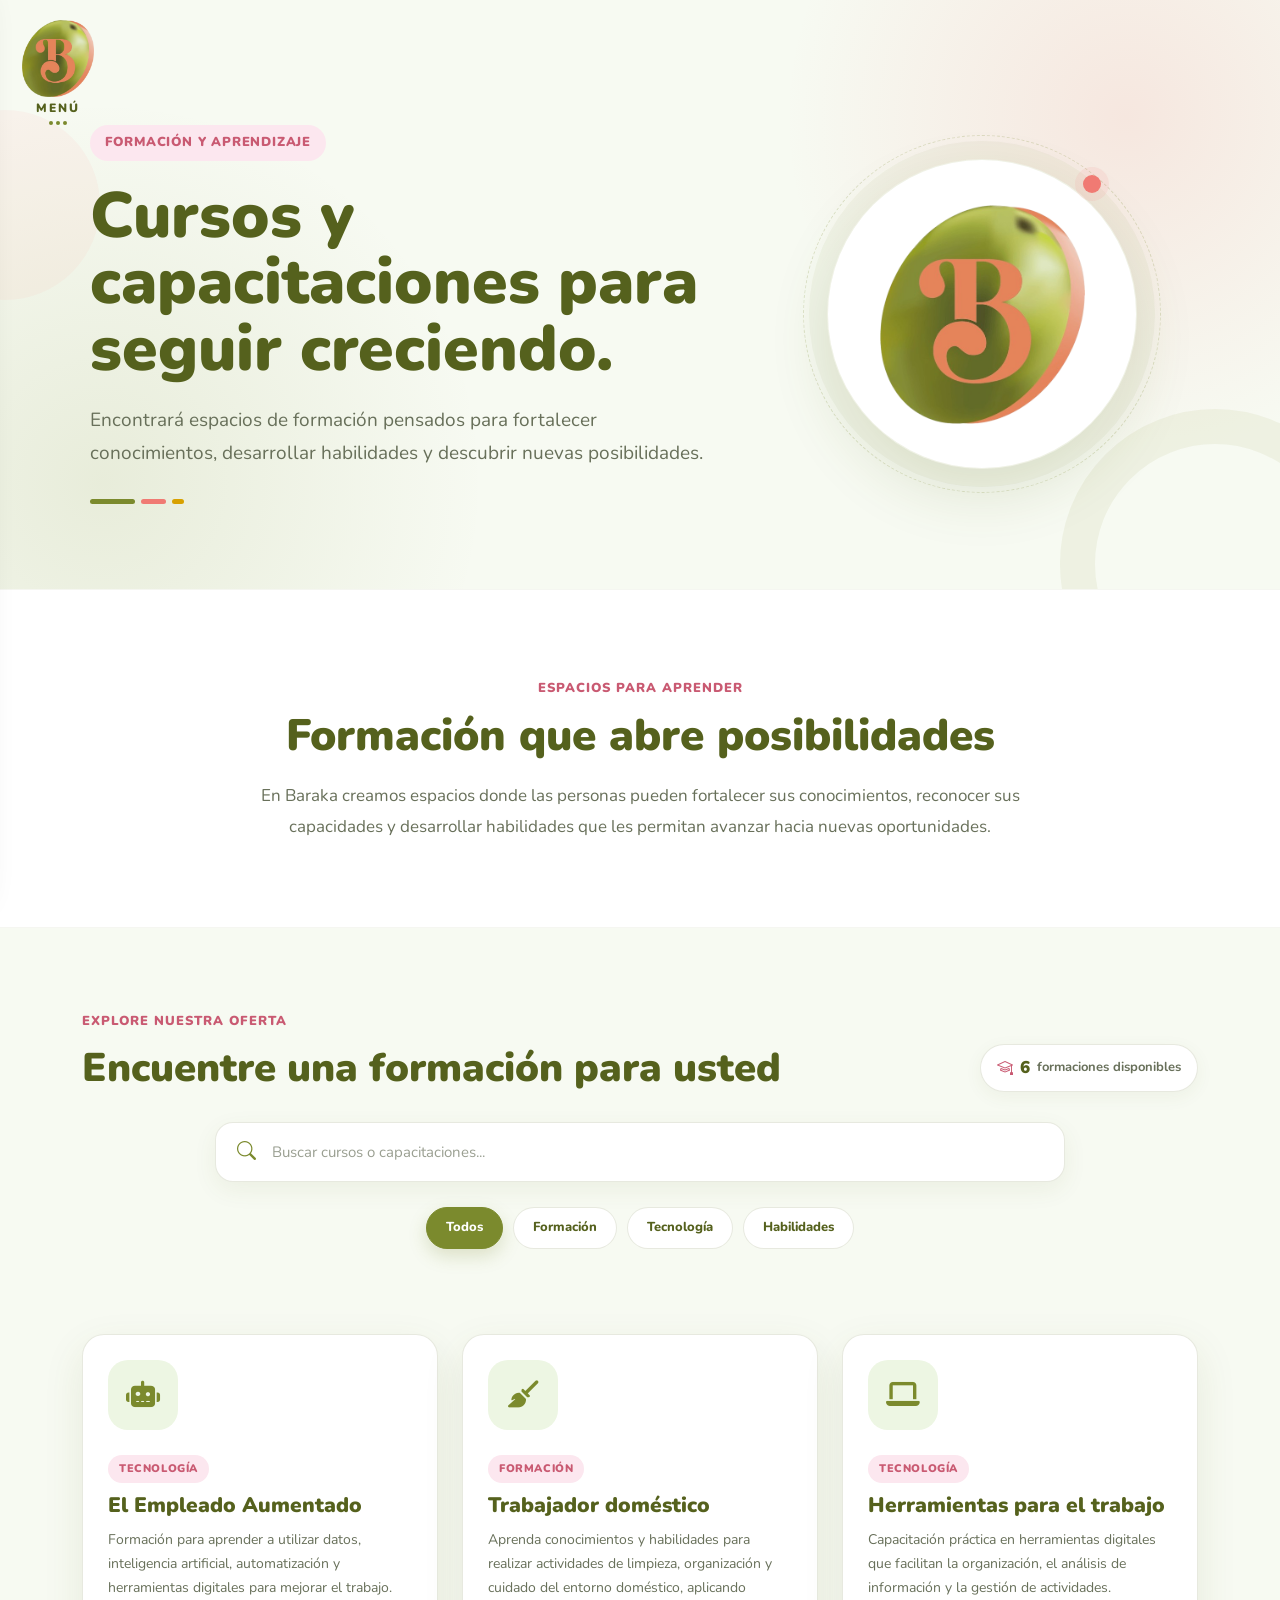
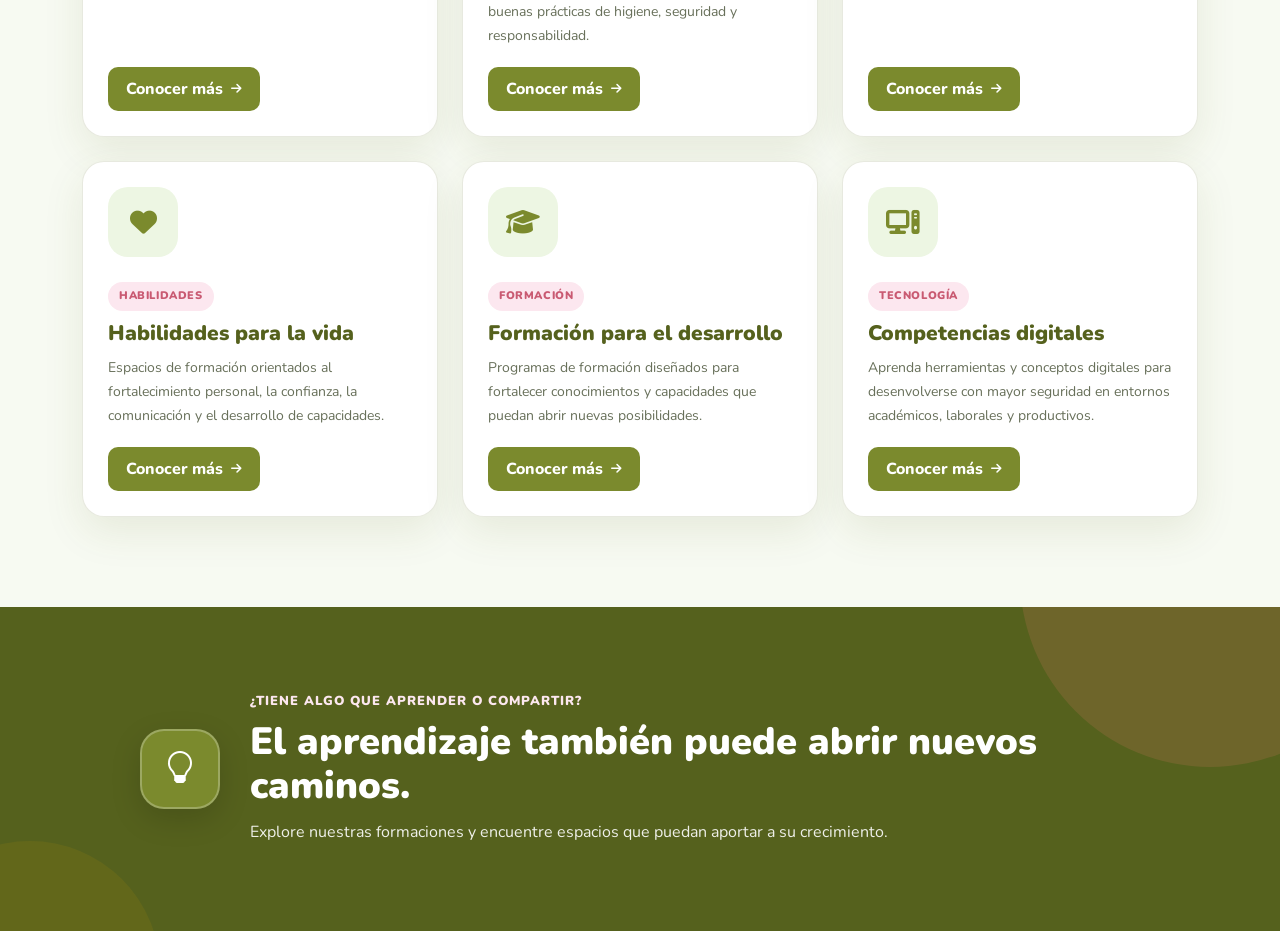
==== commit f16e36bc: "Actualizar filtro de cursos" ====
--- a/servicios/servicios.html
+++ b/servicios/servicios.html
@@ -232,13 +232,7 @@
             Formación
         </button>
 
-        <button
-            type="button"
-            class="filtro"
-            data-categoria="emprendimiento"
-        >
-            Emprendimiento
-        </button>
+        
 
         <button
             type="button"
